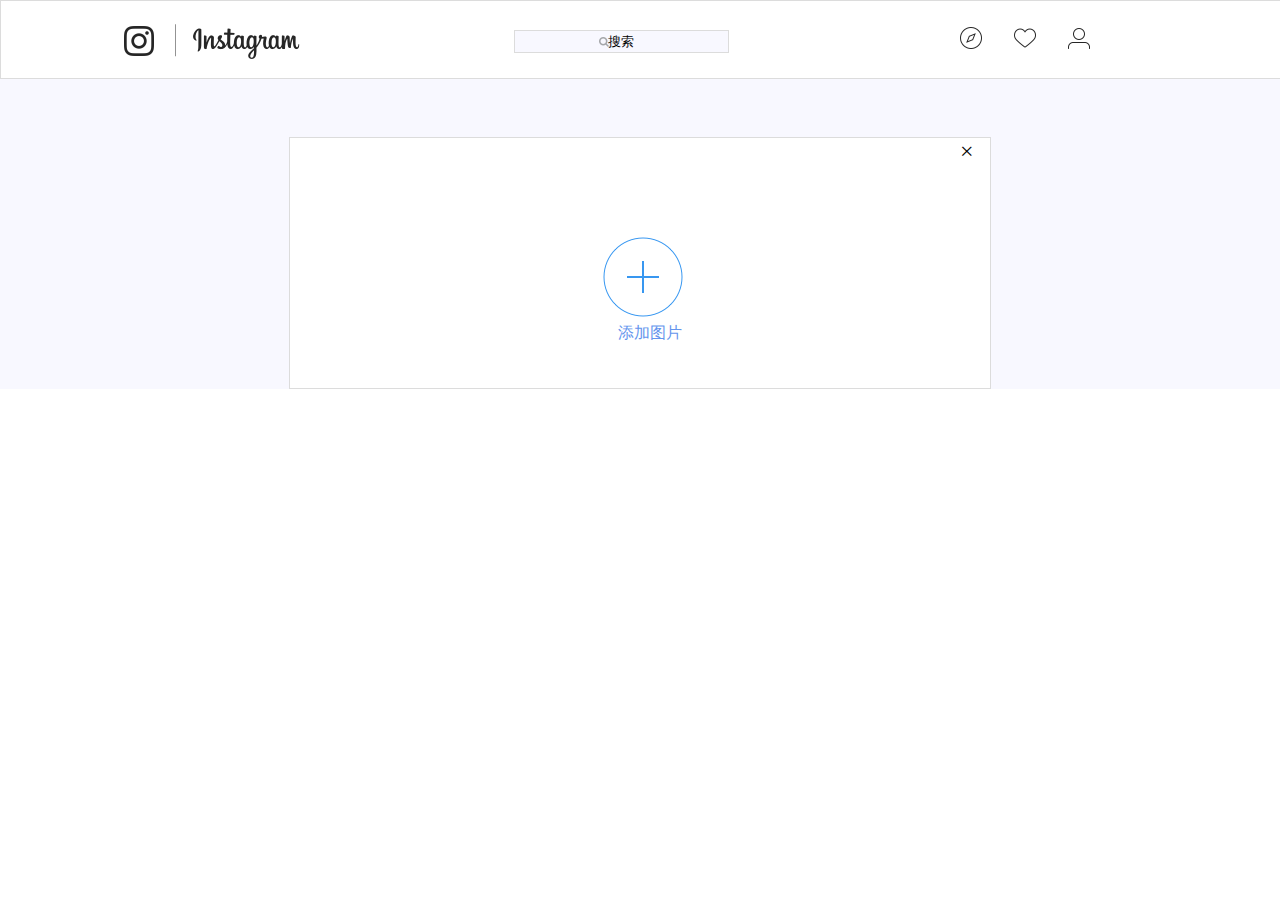
==== Instagram/index.html @ b19e9c75 "new" ====
<!DOCTYPE html>
<html>
	<head>
		<meta charset="utf-8" />
		<title></title>
		<link rel="stylesheet" type="text/css" href="css/in.css"/>
	
	</head>
	<body>
		<div class="in">
			<div id="in-1">

				<div class="in-head">
					<a href="javascript">instagram</a>
			 	</div>
				<div class="in-input">
					<input type="test" class="in-input-1" value="搜索" id="se"/>
					<span id="seIcon" class="in-input-2"></span>
				</div>
				<div id="in-rigth-o">
					<div class="in-rigth-x">
						<ul>
							<li class="in-rigth"><a class="in-rigth-1" href="javascript">用户</a></li>
							<li class="in-rigth-n"><a class="in-rigth-2" href="javascript">推荐</a></li>
							<li class="in-rigth-m"><a class="in-rigth-3" href="javascript">主页</a></li>
						</ul>
						
					
				</div>
			</div>
			
		</div>
		</div>
		<div class="on">
			
			<div id="on-1" class="on-1">
				<div id="closeIcon" class="on-5">
					
				</div>
				<div class="on-2">
					<input type="file" name="take-photo" id="take-photo" value="添加图片" />
					<span class="on-3"></span>
					<p class="on-4">添加图片</p>	
					
				</div>
				
			</div>
			
		</div>
		
	</body>
	<script>
	window.onload=function(){
		var $se = document.getElementById("se");
		var $seIcon = document.getElementById("seIcon");
		var $closeIcon = document.getElementById("closeIcon");
		var $on = document.getElementById("on-1");
		$se.onfocus=function(){
			this.style.backgroundColor="#fafafa";
			this.style.textAlign="left";
			this.value="";
			this.setAttribute("placeholder","搜索");
			$seIcon.style.marginLeft="-200px";
		}
		$se.onblur=function(){
			this.style.backgroundColor="#fff";
			this.style.textAlign="center";
			this.value="搜索";
			this.removeAttribute("placeholder");
			$seIcon.style.marginLeft="-130px";
		}
		$closeIcon.onclick = function(){
			this.parentElement.remove()
		}
	}

	</script>
</html>
---- Instagram/css/in.css ----
*{
	margin: 0;
	padding: 0;
}
input{
	outline: none;
}
body{
	min-width: 1280px
}
.in{
	height: 77px;
	width: 100%;
	border: 1px solid gainsboro;
	
	
}
#in-1{
	height: 40px;
	width: 1035px;
	margin: 23px auto;
	overflow: auto;
	
}
.in-head a{
	display: none;
}
.in-head{
	
	background-image: url(../img/f60ff7.png);
    background-position: -504px -176px;
    width: 176px;
    height: 35px;
	
	float: left;
	
	
}
.in-input{
	width: 219px;
	height: 27px;
	margin-left: 388px;
	margin-top: 6px;
	text-align: center;
	
}
.in-input-1{
	padding: 3px 18px;
	background-color: ghostwhite;
	border: 1px solid gainsboro;
	text-align: center;
}
.in-input span{
	
	display: inline-block;
	height: 10px;
	width: 10px;
}
.in-input-2{
	background-image: url(../img/f60ff7.png);
	background-position: -682px -200px;
	margin-top: 7px;
	position: absolute;
	margin-left: -130px;
}
#in-rigth-o{
	float: right;
	height: 25px;
	width: 200px;
	margin-top: -31px;
}
.in-rigth-x  {
	padding: 0 0px;
	
}
.in-rigth-x li{
	list-style-type: none;
	display: inline-block;
	
}
.in-rigth{
	background-image: url(../img/f60ff7.png);
	background-position: -633px -321px;
	height: 24px;
	width: 24px;
	
}
.in-rigth-1{
	display: none;
	
}
.in-rigth-2{
	display: none;
}
.in-rigth-3{
	display: none;
}
.in-rigth-n{
	background-image: url(../img/f60ff7.png);
	height: 24px;
	width: 24px;
	background-position: -610px -585px;
	margin-left: 26px;
}
.in-rigth-m{
	background-image: url(../img/f60ff7.png);
	height: 24px;
	width: 24px;
	background-position: -54px -635px;
	margin-left: 26px;
}
.on{
	padding-top: 58px;
	background-color: ghostwhite;
	width: 100%;
	height: 100%;
}
.on-1{
	border: 1px solid gainsboro;
	height: 250px;
	width: 700px;
	margin: 0 auto;
	background-color: white;
}
.on-2 input{
	position: relative;
    width: 1px;
    height: 20px;
    opacity: 0;
    
    
}
.on-2{
	
	text-align: center;
	margin-top: 70px;
    width: 700px;
    height: 100px;
}
.on-3{
	background-image: url(../img/f60ff7.png);
    background-position: -460px -350px;
   
    display: inline-block;
	height: 83px;
    width: 80px;
    text-align: center;

}
.on-4{
	color: cornflowerblue;
    padding-left: 20px; 
}
.on-5::before{
	content: "\00D7";
	font-size: 24px;
	margin-left: 670px;
	cursor: pointer;
}
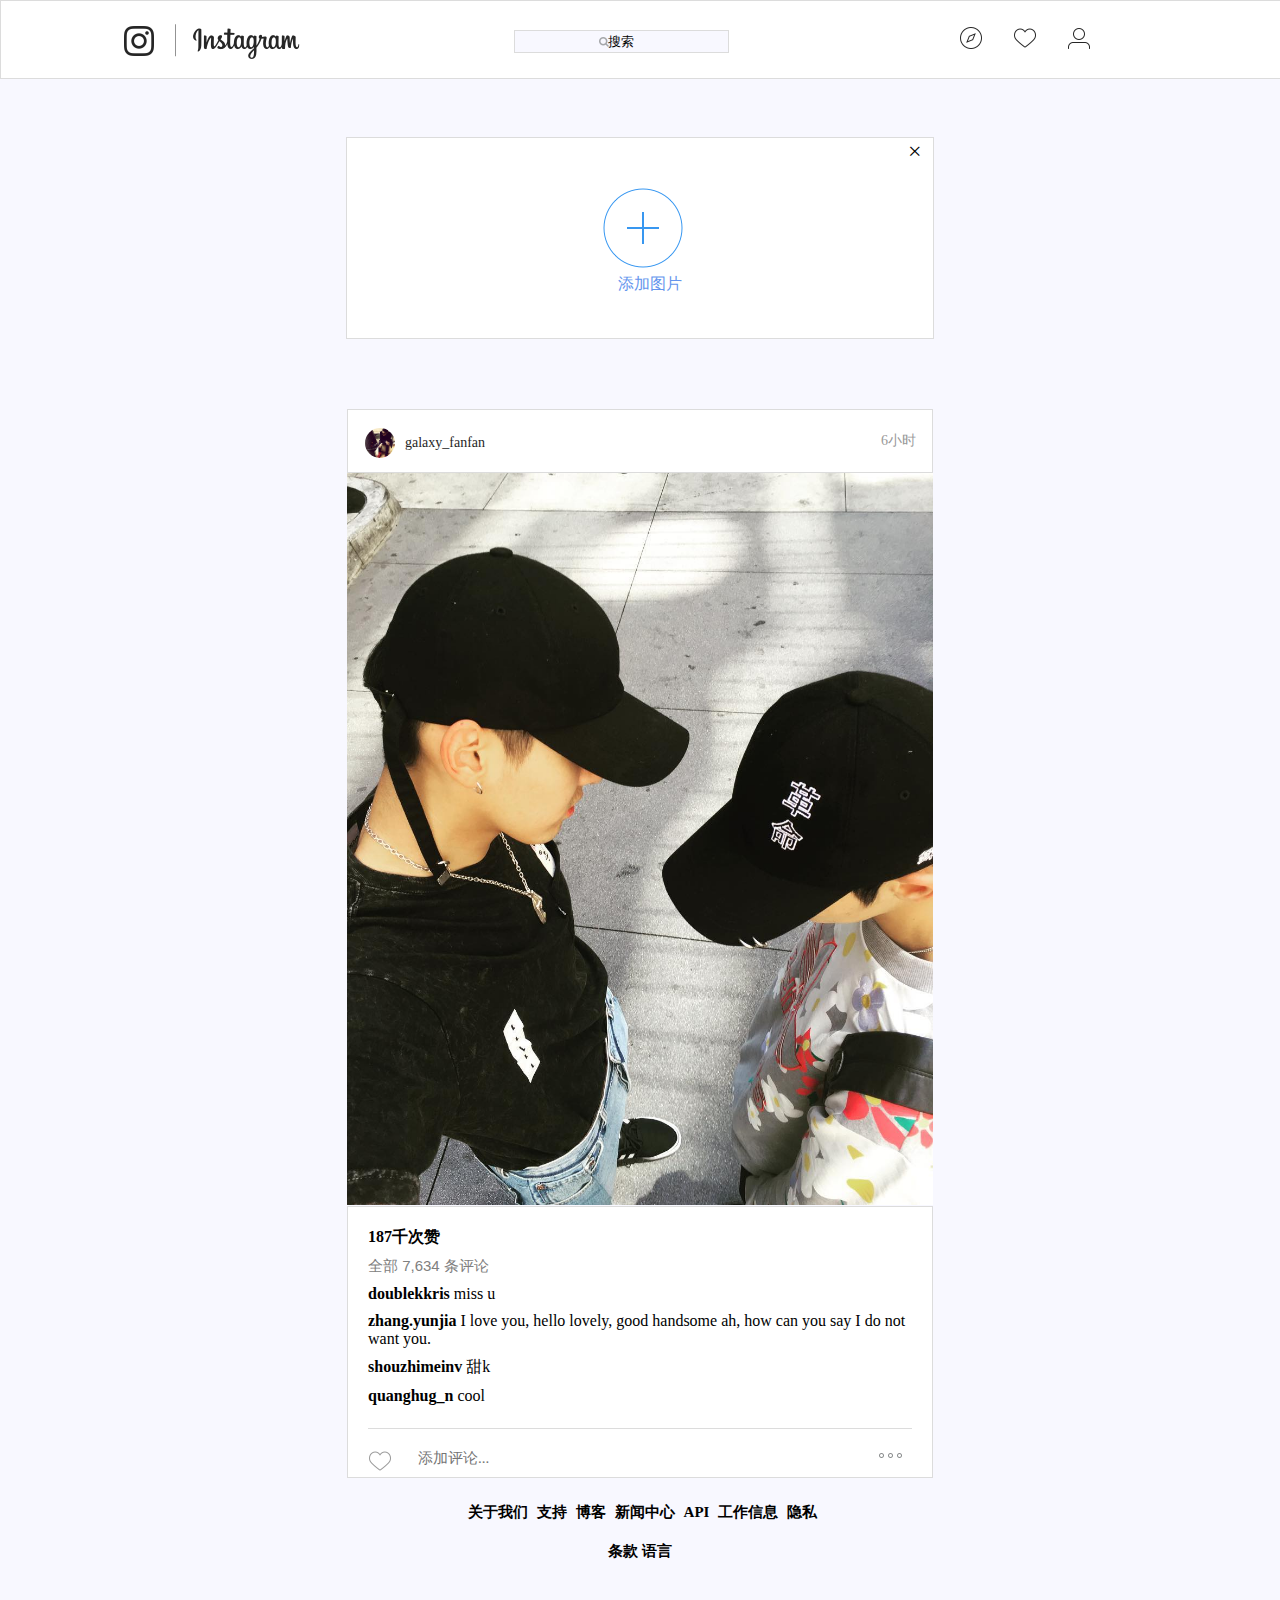
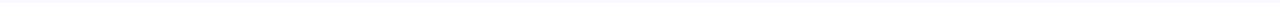
==== commit 49f9119b: "finish" ====
--- a/Instagram/index.html
+++ b/Instagram/index.html
@@ -45,7 +45,101 @@
 				</div>
 				
 			</div>
+			<div class="on-photo">
+				<div class="on-photo-header">
+					<a href="javascript:;">
+						<img src="img/tx.jpg" />
+					</a>
+					<div class=" on-photo-header-1">
+						<a href="javascript:;">galaxy_fanfan</a>
+					</div>
+					<div class="on-photo-header-2">
+						<a href="javascript:;">6小时</a>
+					</div>
+				</div>
+				<div class="on-photo-1">
+					<img src="img/gd.jpg" />
+				</div>
+				<div class="on-photo-footer">
+					<div class="on-photo-footer-p">
+						
+					
+						<div class="on-photo-footer-1">
+							<span><b><p>187千次赞</p></b></span>
+						</div>
+						<ul>
+							<li>
+								<button class="on-photo-footer-1-1">
+									全部
+									<span>7,634</span>
+									条评论
+								</button>
+							</li>
+							<li>
+								<b><a href="javascript:;">doublekkris</a></b>
+								<span>
+									miss u
+								</span>
+							</li>
+							<li>
+								<b><a href="javascript:;">zhang.yunjia</a></b>
+								<span>I love you, hello lovely, good handsome ah, how can you say I do not want you.</span>
+							</li>
+						     
+							<li>
+						    	<b><a href="javascript:;">shouzhimeinv</a></b>
+								<span> 
+							    	甜k
+								</span>	
+							</li>
+							<li><b><a href="javascript:;">quanghug_n</a></b>
+								<span>
+									cool
+								</span>
+							</li>
+						</ul>
+						<div class="v1">
+							<div class="on-photo-footer-2">
+							<a href="javascript:;">
+								<span class="on-photo-footer-2-2">
+									赞
+								</span>
+							</a>
+							<div class="on-photo-footer-2-1">
+								<input type="text" name="添加评论" placeholder="添加评论..." value="" />
+							</div>
+						</div>
+						<div class="on-photo-footer-5">
+						
+						<button class="on-photo-footer-2-3">
+							更多选项
+						</button>
+					</div>
+						</div>
+					
+					</div>
+					
+				</div>
+				
+					
+			</div>
+		    <div class="foot">
+			<ul class="foot-1">
+				<li><b><a href="javascript:;">关于我们</a></b></li>
+				<li><b><a href="javascript:;">支持</a></b></li>
+				<li><b><a href="javascript:;">博客</a></b></li>
+				<li><b><a href="javascript:;">新闻中心</b></a></li>
+				<li><b><a href="javascript:;">API</a></b></li>
+				<li><b><a href="javascript:;">工作信息</b></a></li>
+				<li><b><a href="javascript:;">隐私</a></b></li>
+			</ul>
+			<ul class="foot-2">
+				<li><b><a href="javascript:;">条款</a></b></li>
+				<li><b><a href="javascript:;">语言</a></b></li>
+			</ul>
+				
 			
+		</div>
 		</div>
 		
 	</body>
--- a/Instagram/css/in.css
+++ b/Instagram/css/in.css
@@ -1,6 +1,12 @@
 *{
 	margin: 0;
 	padding: 0;
+}
+button{
+	 margin:0; 
+	 padding:0; 
+	 list-style-type:none;
+	 background: none;
 }
 input{
 	outline: none;
@@ -117,8 +123,8 @@
 }
 .on-1{
 	border: 1px solid gainsboro;
-	height: 250px;
-	width: 700px;
+	height: 200px;
+	width: 586px;
 	margin: 0 auto;
 	background-color: white;
 }
@@ -133,14 +139,14 @@
 .on-2{
 	
 	text-align: center;
-	margin-top: 70px;
-    width: 700px;
+	margin-top: 21px;
+   
     height: 100px;
 }
 .on-3{
 	background-image: url(../img/f60ff7.png);
     background-position: -460px -350px;
-   
+  
     display: inline-block;
 	height: 83px;
     width: 80px;
@@ -154,6 +160,176 @@
 .on-5::before{
 	content: "\00D7";
 	font-size: 24px;
-	margin-left: 670px;
+	margin-left: 561px;
 	cursor: pointer;
 }
+.on-photo{
+	margin: 0 auto;
+	width: 586px;
+	
+}
+.on-photo-header{
+	width: 100%;
+	height: 64px;
+	border: 1px solid gainsboro;
+	background-color: white;
+	margin: 0 auto;
+	margin-top: 70px;
+	box-sizing: border-box;
+	overflow: auto;
+}
+.on-photo-header img{
+	width: 30px;
+	height: 30px;
+	border-radius: 50%;
+	margin-top: 18px;
+	margin-left: 17px;
+}
+.on-photo-header-1{
+	
+	font-size: 14px;
+	width: 114px;
+	height: 22px;
+	margin-left: 57px;
+	margin-top: -27px;
+}
+.on-photo-header-1 a{
+	text-decoration: none;
+	color: #262626;
+	font-family: "微软雅黑";
+}
+.on-photo-header-2 a{
+	text-decoration: none;
+	color: #999;
+	font-family: "微软雅黑";
+}
+.on-photo-header-2{
+	float: right;
+	margin-top: -25px;
+	margin-right: 16px;
+	font-size: 14px;
+}
+.on-photo-1{
+	
+}
+.on-photo-1 img{
+	width: 100%;
+}
+.on-photo-footer{
+	width: 100%;
+	border: 1px solid gainsboro;
+	margin-top: -3px;
+	box-sizing: border-box;
+	background-color: white;
+}
+.on-photo-footer-p{
+	overflow: auto;
+	padding-left: 20px;
+	padding-right: 20px;
+}
+.on-photo-footer-1 p{
+	margin-top: 20px;
+	font-family: "微软雅黑";
+}
+.on-photo-footer li{
+	list-style-type: none;
+	padding-top: 9px;
+}
+.on-photo-footer li a{
+	text-decoration: none;
+	color: black;
+}
+.on-photo-footer-1-1{
+	text-rendering: auto;
+	border: none;
+	color: gray;
+	font-size: 15px;
+}
+.on-photo-footer-3{
+	width: 100%;
+	
+	box-sizing: border-box;
+}
+.on-photo-footer-2{
+	background-image: url(../img/f60ff7.png);
+	background-position: -506px -585px;
+	height: 24px;
+	width: 24px;
+	margin-top: 20px;
+	
+	
+}
+.on-photo-footer-2 span{
+	
+	display: none;
+}
+.on-photo-footer-2-1 input{
+	border: none;	
+	font-family: "arial, helvetica, sans-serif";
+	font-size: 15px;
+	width: 430px;
+}
+.on-photo-footer-2-1{
+	margin-left: 50px;
+}
+.on-photo-footer-5{
+	float: right;
+	background-image: url(../img/f60ff7.png);
+	background-position: -493px -448px;
+	height: 44px;
+	width: 44px;
+	margin-top: -40px;
+}
+.on-photo-footer-5 button{
+	display: none;
+	border: none;
+	background: none;
+}
+.v1{
+	border-top:1px solid gainsboro ;
+	width: 100%;
+	margin-top: 23px;
+}
+.foot{
+	
+	width: 586px;
+	height: 100px;
+	margin: 0 auto;
+	
+}
+.foot-1 {
+	margin-top: 25px;
+	text-align: center;
+	width: 100%;
+}
+.foot-1 li{
+	padding-left: 5px;
+	display: inline;
+	list-style-type: none;
+
+	
+}
+.foot-1 li a{
+	font-family: "微软雅黑";
+	color: black;
+	text-decoration: none;
+	font-size: 15px;
+}
+.foot-2 li{
+	display: inline;
+  
+	list-style-type: none;
+	
+}
+.foot-2 {
+	margin-top: 20px;
+  text-align: center;
+}
+.foot-2 li a{
+	font-family: "微软雅黑";
+	color: black;
+	text-decoration: none;
+	font-size: 15px;
+}
+
+
